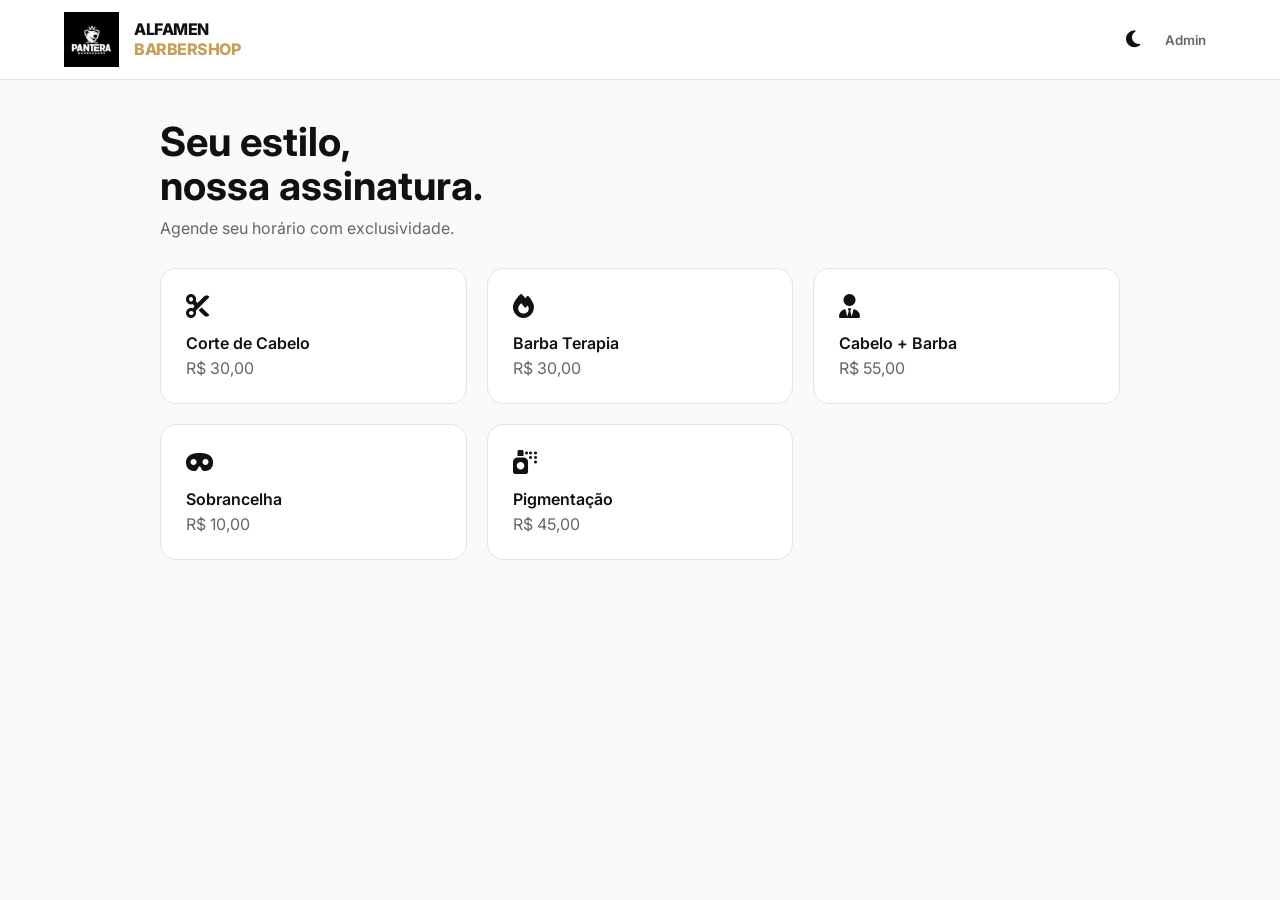
==== index.html @ 51e0ca56 "Add files via upload" ====
<!-- maked by rafael rocha — enhanced by Claude -->
<!DOCTYPE html>
<html lang="pt-BR">
<head>
    <meta charset="UTF-8">
    <meta name="viewport" content="width=device-width, initial-scale=1.0">
    <title>AlfaMen BarberShop</title>
    <link href="https://fonts.googleapis.com/css2?family=Inter:wght@300;400;600;800&display=swap" rel="stylesheet">
    <link rel="stylesheet" href="https://cdnjs.cloudflare.com/ajax/libs/font-awesome/6.4.0/css/all.min.css">
    <link rel="stylesheet" href="style.css">
</head>
<body oncontextmenu="return false;">

    <header class="navbar">
        <div class="brand-wrapper">
            <img src="logo.jpg" alt="Logo Pantera" class="logo-img">
            <div class="brand-text">
                ALFAMEN <span class="text-accent">BARBERSHOP</span>
            </div>
        </div>
        <div class="nav-actions">
            <button class="btn-icon" onclick="app.toggleTheme()" title="Alternar tema">
                <i class="fa-solid fa-moon" id="theme-icon"></i>
            </button>
            <button class="btn-text" id="btn-admin-trigger" onclick="app.handleAdminClick()">Admin</button>
        </div>
    </header>

    <main class="container">
        <section class="hero">
            <h1>Seu estilo,<br>nossa assinatura.</h1>
            <p class="subtitle">Agende seu horário com exclusividade.</p>
            
            <div id="user-status-card" class="user-status hidden">
                <div class="status-info">
                    <span style="font-size: 0.8rem; text-transform: uppercase; color: var(--text-muted);">Seu Agendamento</span>
                    <strong id="user-booking-details">...</strong>
                </div>
                <button class="btn-small-danger" onclick="app.promptCancelBooking()">Cancelar</button>
            </div>
        </section>

        <section id="services-grid" class="services-container"></section>
    </main>

    <!-- WhatsApp Float Button -->
    <a id="whatsapp-float" class="whatsapp-float hidden" target="_blank" rel="noopener" title="Falar no WhatsApp">
        <i class="fa-brands fa-whatsapp"></i>
    </a>

    <!-- Modal Booking -->
    <div id="modal-booking" class="modal-overlay hidden" style="z-index: 200;">
        <div class="modal-card">
            <div class="modal-header">
                <h3 id="modal-title">Agendar</h3>
                <button class="btn-close" onclick="app.closeModal('modal-booking')">&times;</button>
            </div>
            
            <div id="step-date" class="step-content">
                <p class="step-label">Data</p>
                <div id="calendar-wrapper" class="horizontal-scroll"></div>
                <div id="time-wrapper" class="hidden">
                    <p class="step-label" style="margin-top:20px;">Horário</p>
                    <div id="time-grid" class="time-grid"></div>
                </div>
            </div>

            <div id="step-form" class="step-content hidden">
                <div class="summary-box">
                    <span id="summary-service">Serviço</span>
                    <span id="summary-datetime" class="highlight">Data</span>
                </div>
                <input type="text" id="client-name" class="input-field" placeholder="Seu Nome Completo">
                <input type="tel" id="client-phone" class="input-field" placeholder="WhatsApp (DDD + Número)">
                <button class="btn-primary" onclick="app.confirmBooking()">Confirmar Agendamento</button>
                <button class="btn-text full-width" onclick="app.backToDate()">Voltar</button>
            </div>
        </div>
    </div>

    <!-- Modal Admin Login -->
    <div id="modal-admin" class="modal-overlay hidden" style="z-index: 200;">
        <div class="modal-card">
            <div class="modal-header">
                <h3>Acesso Administrativo</h3>
                <button class="btn-close" onclick="app.closeModal('modal-admin')">&times;</button>
            </div>
            <div id="admin-login-view">
                <p style="margin-bottom:15px; font-size:0.9rem; color:var(--text-muted);">Área restrita à gerência.</p>
                <input type="text" id="adm-user" class="input-field" placeholder="Usuário">
                <input type="password" id="adm-pass" class="input-field" placeholder="Senha">
                <button class="btn-primary" onclick="app.loginAdmin()">Acessar</button>
            </div>
        </div>
    </div>

    <!-- Modal Booking (Nível 1) -->
    <!-- Modal Seletor de Ícones -->
    <div id="modal-icons" class="modal-overlay hidden" style="z-index: 300;">
        <div class="modal-card">
            <div class="modal-header">
                <h3>Escolher Ícone</h3>
                <button class="btn-close" onclick="app.closeModal('modal-icons')">&times;</button>
            </div>
            <div id="icons-grid" class="icons-grid"></div>
        </div>
    </div>

    <!-- Dialog -->
    <div id="modal-dialog" class="modal-overlay hidden" style="z-index: 400;">
        <div class="modal-card" style="max-width: 350px; text-align: center;">
            <div style="margin-bottom: 20px;">
                <i id="dialog-icon" class="fa-solid fa-circle-exclamation" style="font-size: 2rem; color: var(--accent); margin-bottom: 15px;"></i>
                <h3 id="dialog-title" style="margin-bottom: 10px;">Atenção</h3>
                <p id="dialog-msg" style="color: var(--text-muted); font-size: 0.95rem;">Mensagem aqui</p>
            </div>
            <div class="dialog-actions">
                <button id="btn-dialog-cancel" class="btn-text" style="width: 48%;">Cancelar</button>
                <button id="btn-dialog-confirm" class="btn-primary" style="width: 48%; margin-top: 0;">Confirmar</button>
            </div>
        </div>
    </div>

    <script src="script.js"></script>
</body>
</html>
---- style.css ----
/* maked by rafael rocha — enhanced by Claude */

:root {
    --bg-body: #fafafa;
    --bg-card: #ffffff;
    --bg-input: #f4f4f4;
    --text-main: #111111;
    --text-muted: #666666;
    --accent: #C5A059;
    --accent-light: rgba(197,160,89,0.12);
    --border: #e5e5e5;
    --danger: #ff4d4d;
    --danger-light: rgba(255,77,77,0.1);
    --shadow: 0 10px 30px rgba(0,0,0,0.08);
    --modal-bg: #ffffff;
    --green: #22c55e;
}

[data-theme="dark"] {
    --bg-body: #121212;
    --bg-card: #1e1e1e;
    --bg-input: #2a2a2a;
    --text-main: #ffffff;
    --text-muted: #a0a0a0;
    --accent: #D4AF37;
    --accent-light: rgba(212,175,55,0.12);
    --border: #333333;
    --shadow: 0 10px 30px rgba(0,0,0,0.4);
    --modal-bg: #1e1e1e;
}

* { margin: 0; padding: 0; box-sizing: border-box; -webkit-tap-highlight-color: transparent; outline: none; }
body { 
    background-color: var(--bg-body); 
    color: var(--text-main); 
    font-family: 'Inter', sans-serif; 
    transition: background 0.3s, color 0.3s;
    user-select: none;
    -webkit-user-select: none;
}
.hidden { display: none !important; }
.full-width { width: 100%; }

/* NAV */
.navbar {
    display: flex; justify-content: space-between; align-items: center; padding: 12px 5%;
    background: var(--bg-card); border-bottom: 1px solid var(--border);
    position: fixed; top: 0; width: 100%; z-index: 100;
}
.brand-wrapper { display: flex; align-items: center; gap: 15px; }
.logo-img { height: 55px; width: auto; object-fit: contain; }
.brand-text { font-weight: 800; font-size: 1rem; line-height: 1.2; color: var(--text-main); letter-spacing: -0.5px; }
.text-accent { color: var(--accent); display: block; }
.nav-actions { display: flex; gap: 15px; align-items: center; }
.btn-icon { background: none; border: none; color: var(--text-main); font-size: 1.2rem; cursor: pointer; }

/* HERO */
.container { max-width: 1000px; margin: 0 auto; padding: 120px 20px 40px; }
.hero h1 { font-size: 2.5rem; line-height: 1.1; margin-bottom: 10px; }
.subtitle { color: var(--text-muted); margin-bottom: 30px; }

/* USER STATUS */
.user-status {
    background: var(--bg-card); border: 1px solid var(--accent); border-radius: 12px;
    padding: 15px; display: flex; justify-content: space-between; align-items: center;
    margin-bottom: 40px; box-shadow: var(--shadow);
    animation: slideDown 0.4s;
}
@keyframes slideDown { from {opacity:0; transform: translateY(-10px);} to {opacity:1; transform: translateY(0);} }
.status-info { display: flex; flex-direction: column; }
.btn-small-danger { 
    background: var(--danger); color: white; border: none; padding: 8px 15px; 
    border-radius: 8px; cursor: pointer; font-size: 0.85rem; font-weight: 600; 
}

/* SERVICES */
.services-container { display: grid; grid-template-columns: repeat(auto-fill, minmax(280px, 1fr)); gap: 20px; }
.service-card {
    background: var(--bg-card); border: 1px solid var(--border); border-radius: 16px; padding: 25px;
    cursor: pointer; transition: 0.3s; position: relative;
}
.service-card:hover { transform: translateY(-5px); border-color: var(--accent); box-shadow: var(--shadow); }
.service-icon { font-size: 1.5rem; margin-bottom: 15px; color: var(--text-main); }
.service-name { font-weight: 600; display: block; margin-bottom: 5px; }
.service-price { color: var(--text-muted); }

/* MODALS */
.modal-overlay {
    position: fixed; top: 0; left: 0; width: 100%; height: 100%;
    background: rgba(0,0,0,0.6); backdrop-filter: blur(5px);
    display: flex; align-items: center; justify-content: center;
    animation: fadeIn 0.2s;
}
.modal-card {
    background: var(--modal-bg); width: 90%; max-width: 450px; border-radius: 24px; padding: 30px;
    box-shadow: var(--shadow); border: 1px solid var(--border);
    max-height: 90vh; overflow-y: auto;
    animation: scaleIn 0.3s cubic-bezier(0.16, 1, 0.3, 1);
}
.modal-header { display: flex; justify-content: space-between; margin-bottom: 25px; align-items: center; }
.btn-close { background: none; border: none; font-size: 1.8rem; color: var(--text-muted); cursor: pointer; line-height: 1; }
.dialog-actions { display: flex; justify-content: space-between; gap: 10px; margin-top: 20px; }

/* INPUTS & BUTTONS */
.input-field {
    width: 100%; padding: 14px; background: var(--bg-input); border: 1px solid var(--border);
    border-radius: 10px; color: var(--text-main); font-size: 1rem; margin-bottom: 15px;
    font-family: 'Inter', sans-serif;
}
.btn-primary {
    width: 100%; padding: 16px; background: var(--text-main); color: var(--bg-card);
    border: none; border-radius: 12px; font-weight: 600; cursor: pointer; transition: 0.2s;
    font-family: 'Inter', sans-serif; font-size: 1rem; display: flex; align-items: center; justify-content: center; gap: 8px;
}
.btn-primary:hover { opacity: 0.85; transform: translateY(-1px); }
.btn-text { background: none; border: none; font-weight: 600; color: var(--text-muted); cursor: pointer; padding: 10px; font-family: inherit; }
.btn-text:hover { color: var(--text-main); }
.btn-danger {
    background: var(--danger-light); color: var(--danger); border: 1px solid var(--danger);
    padding: 12px 20px; border-radius: 10px; cursor: pointer; font-weight: 600; font-family: inherit;
    display: flex; align-items: center; gap: 8px;
}
.btn-danger:hover { background: var(--danger); color: white; }

/* BOOKING FLOW */
.summary-box { background: var(--bg-input); padding: 15px; border-radius: 12px; margin-bottom: 20px; border: 1px solid var(--border); }
.highlight { font-weight: 700; color: var(--accent); display: block; margin-top: 5px; }
.step-label { font-size: 0.85rem; text-transform: uppercase; color: var(--text-muted); margin-bottom: 12px; font-weight: 600; letter-spacing: 0.5px; }
.horizontal-scroll { display: flex; gap: 10px; overflow-x: auto; padding-bottom: 10px; }
.date-chip {
    min-width: 60px; height: 75px; background: var(--bg-card); border: 1px solid var(--border);
    border-radius: 12px; display: flex; flex-direction: column; align-items: center; justify-content: center;
    cursor: pointer; transition: 0.2s; flex-shrink: 0;
}
.date-chip.selected { background: var(--text-main); color: var(--bg-card); border-color: var(--text-main); }
.time-grid { display: grid; grid-template-columns: repeat(4, 1fr); gap: 10px; margin-top: 15px; }
.time-chip {
    padding: 8px; border: 1px solid var(--border); border-radius: 8px; text-align: center; cursor: pointer;
    background: var(--bg-card); color: var(--text-main); transition: 0.2s; font-size:0.9rem;
}
.time-chip:hover:not(.disabled) { border-color: var(--accent); color: var(--accent); }
.time-chip.disabled { opacity: 0.3; pointer-events: none; text-decoration: line-through; }

/* ICON GRID */
.icons-grid { display: grid; grid-template-columns: repeat(5, 1fr); gap: 10px; margin-top: 10px; }
.icon-option {
    aspect-ratio: 1; display: flex; align-items: center; justify-content: center;
    background: var(--bg-input); border: 1px solid var(--border); border-radius: 8px;
    cursor: pointer; font-size: 1.2rem; color: var(--text-main); transition: 0.2s;
}
.icon-option:hover { background: var(--accent); color: white; border-color: var(--accent); }

/* WHATSAPP FLOAT */
.whatsapp-float {
    position: fixed; bottom: 28px; right: 28px;
    width: 58px; height: 58px; border-radius: 50%;
    background: #25D366; color: white;
    display: flex; align-items: center; justify-content: center;
    font-size: 1.7rem; box-shadow: 0 4px 20px rgba(37,211,102,0.5);
    z-index: 99; transition: 0.25s; text-decoration: none;
    animation: popIn 0.4s cubic-bezier(0.16, 1, 0.3, 1);
}
.whatsapp-float:hover { transform: scale(1.1) translateY(-3px); box-shadow: 0 8px 28px rgba(37,211,102,0.6); }
@keyframes popIn { from { opacity:0; transform: scale(0.5); } to { opacity:1; transform: scale(1); } }

/* ANIMATIONS */
@keyframes fadeIn { from {opacity:0} to {opacity:1} }
@keyframes scaleIn { from {opacity:0; transform: scale(0.95)} to {opacity:1; transform: scale(1)} }

@media (max-width: 480px) {
    .brand-text { font-size: 0.85rem; }
    .logo-img { height: 45px; }
    .text-accent { display: inline; margin-left: 3px; }
    .icons-grid { grid-template-columns: repeat(4, 1fr); }
    .hero h1 { font-size: 2rem; }
    .whatsapp-float { bottom: 20px; right: 20px; width: 52px; height: 52px; font-size: 1.5rem; }
}
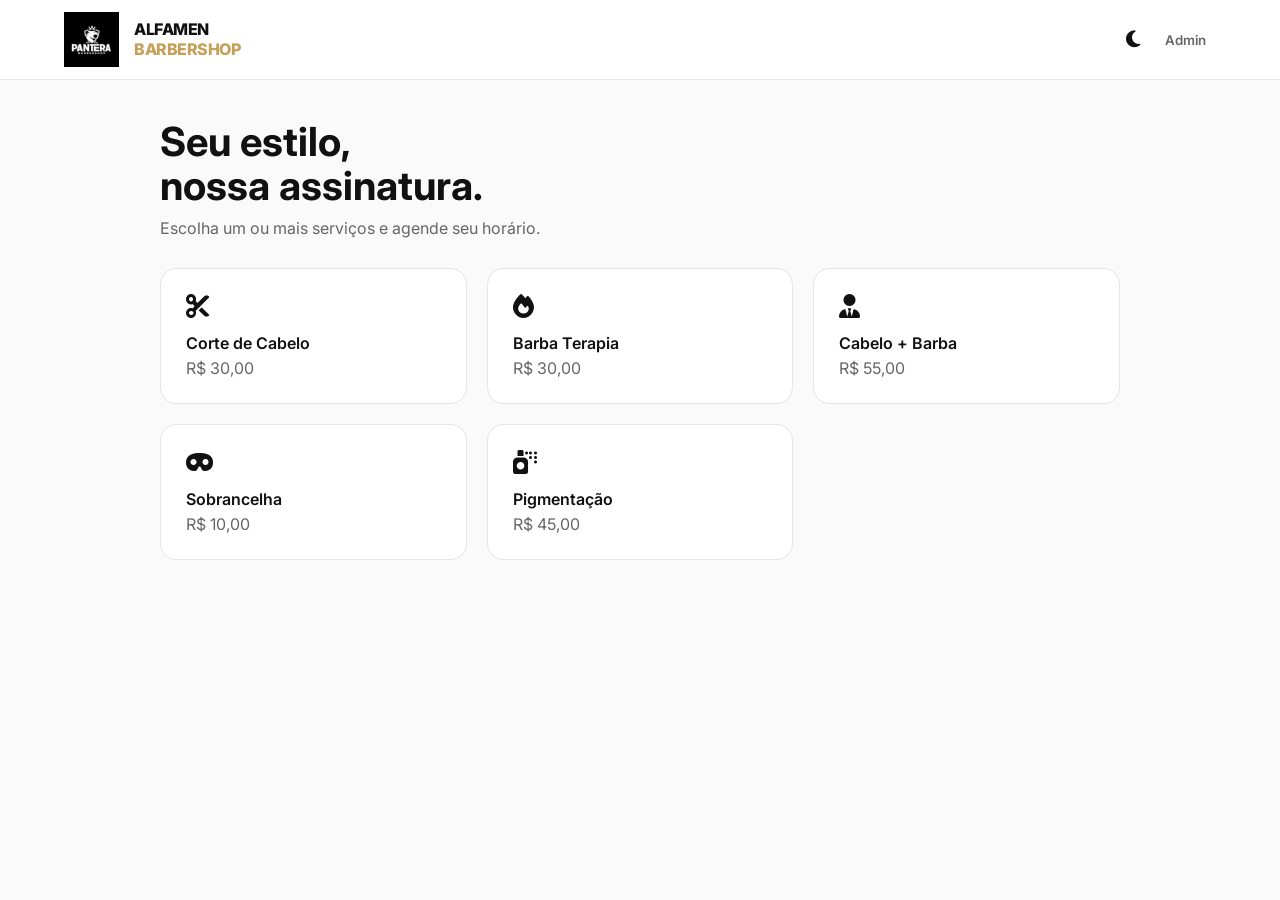
==== commit 6af36dd5: "Update index.html" ====
--- a/index.html
+++ b/index.html
@@ -29,8 +29,8 @@
     <main class="container">
         <section class="hero">
             <h1>Seu estilo,<br>nossa assinatura.</h1>
-            <p class="subtitle">Agende seu horário com exclusividade.</p>
-            
+            <p class="subtitle">Escolha um ou mais serviços e agende seu horário.</p>
+
             <div id="user-status-card" class="user-status hidden">
                 <div class="status-info">
                     <span style="font-size: 0.8rem; text-transform: uppercase; color: var(--text-muted);">Seu Agendamento</span>
@@ -55,67 +55,65 @@
                 <h3 id="modal-title">Agendar</h3>
                 <button class="btn-close" onclick="app.closeModal('modal-booking')">&times;</button>
             </div>
-            
+
+            <!-- Passo 1: Data e Horário -->
             <div id="step-date" class="step-content">
-                <p class="step-label">Data</p>
+                <p class="step-label">Escolha a data</p>
                 <div id="calendar-wrapper" class="horizontal-scroll"></div>
                 <div id="time-wrapper" class="hidden">
-                    <p class="step-label" style="margin-top:20px;">Horário</p>
+                    <p class="step-label" style="margin-top:20px;">Escolha o horário</p>
                     <div id="time-grid" class="time-grid"></div>
                 </div>
             </div>
 
+            <!-- Passo 2: Dados do cliente -->
             <div id="step-form" class="step-content hidden">
                 <div class="summary-box">
-                    <span id="summary-service">Serviço</span>
-                    <span id="summary-datetime" class="highlight">Data</span>
+                    <span id="summary-service" style="font-weight:600; display:block; margin-bottom:4px;"></span>
+                    <span id="summary-datetime" class="highlight"></span>
+                    <span id="summary-total" class="hidden" style="font-size:0.85rem; color:var(--text-muted); margin-top:6px; display:block;"></span>
                 </div>
-                <input type="text" id="client-name" class="input-field" placeholder="Seu Nome Completo">
-                <input type="tel" id="client-phone" class="input-field" placeholder="WhatsApp (DDD + Número)">
-                <button class="btn-primary" onclick="app.confirmBooking()">Confirmar Agendamento</button>
-                <button class="btn-text full-width" onclick="app.backToDate()">Voltar</button>
+                <input type="text" id="client-name"  class="input-field" placeholder="Seu Nome Completo">
+                <input type="tel"  id="client-phone" class="input-field" placeholder="WhatsApp (DDD + Número)">
+                <button class="btn-primary" onclick="app.confirmBooking()">
+                    <i class="fa-solid fa-check"></i> Confirmar Agendamento
+                </button>
+                <button class="btn-text full-width" onclick="app.backToDate()">← Voltar</button>
             </div>
         </div>
     </div>
 
-    <!-- Modal Admin Login -->
-    <div id="modal-admin" class="modal-overlay hidden" style="z-index: 200;">
-        <div class="modal-card">
-            <div class="modal-header">
-                <h3>Acesso Administrativo</h3>
-                <button class="btn-close" onclick="app.closeModal('modal-admin')">&times;</button>
+    <!-- Modal WhatsApp -->
+    <div id="modal-whatsapp" class="modal-overlay hidden" style="z-index: 300;">
+        <div class="modal-card" style="max-width: 380px; text-align: center;">
+            <div class="wa-modal-icon">
+                <i class="fa-brands fa-whatsapp"></i>
             </div>
-            <div id="admin-login-view">
-                <p style="margin-bottom:15px; font-size:0.9rem; color:var(--text-muted);">Área restrita à gerência.</p>
-                <input type="text" id="adm-user" class="input-field" placeholder="Usuário">
-                <input type="password" id="adm-pass" class="input-field" placeholder="Senha">
-                <button class="btn-primary" onclick="app.loginAdmin()">Acessar</button>
-            </div>
+            <h3 style="margin-bottom: 8px;">Agendamento confirmado! 🎉</h3>
+            <p style="color:var(--text-muted); font-size:0.9rem; margin-bottom:18px;">
+                Deseja enviar os detalhes do agendamento para a barbearia via WhatsApp?
+            </p>
+            <div id="wa-booking-summary" class="wa-summary-box"></div>
+            <button id="wa-btn-barbearia" class="btn-whatsapp">
+                <i class="fa-brands fa-whatsapp"></i> Enviar mensagem para a barbearia
+            </button>
+            <button id="wa-btn-skip" class="btn-text full-width" style="margin-top: 10px;">
+                Não, obrigado
+            </button>
         </div>
     </div>
 
-    <!-- Modal Booking (Nível 1) -->
-    <!-- Modal Seletor de Ícones -->
-    <div id="modal-icons" class="modal-overlay hidden" style="z-index: 300;">
-        <div class="modal-card">
-            <div class="modal-header">
-                <h3>Escolher Ícone</h3>
-                <button class="btn-close" onclick="app.closeModal('modal-icons')">&times;</button>
-            </div>
-            <div id="icons-grid" class="icons-grid"></div>
-        </div>
-    </div>
-
-    <!-- Dialog -->
+    <!-- Dialog genérico -->
     <div id="modal-dialog" class="modal-overlay hidden" style="z-index: 400;">
         <div class="modal-card" style="max-width: 350px; text-align: center;">
             <div style="margin-bottom: 20px;">
-                <i id="dialog-icon" class="fa-solid fa-circle-exclamation" style="font-size: 2rem; color: var(--accent); margin-bottom: 15px;"></i>
+                <i id="dialog-icon" class="fa-solid fa-circle-exclamation"
+                   style="font-size: 2rem; color: var(--accent); margin-bottom: 15px; display:block;"></i>
                 <h3 id="dialog-title" style="margin-bottom: 10px;">Atenção</h3>
-                <p id="dialog-msg" style="color: var(--text-muted); font-size: 0.95rem;">Mensagem aqui</p>
+                <p id="dialog-msg" style="color: var(--text-muted); font-size: 0.95rem;"></p>
             </div>
             <div class="dialog-actions">
-                <button id="btn-dialog-cancel" class="btn-text" style="width: 48%;">Cancelar</button>
+                <button id="btn-dialog-cancel"  class="btn-text"    style="width: 48%;">Cancelar</button>
                 <button id="btn-dialog-confirm" class="btn-primary" style="width: 48%; margin-top: 0;">Confirmar</button>
             </div>
         </div>
--- a/style.css
+++ b/style.css
@@ -175,3 +175,91 @@
     .hero h1 { font-size: 2rem; }
     .whatsapp-float { bottom: 20px; right: 20px; width: 52px; height: 52px; font-size: 1.5rem; }
 }
+
+/* ── SELEÇÃO MÚLTIPLA DE SERVIÇOS ──────────────────────────────── */
+
+.service-card { position: relative; }
+
+.service-check {
+    position: absolute; top: 12px; right: 12px;
+    width: 22px; height: 22px; border-radius: 50%;
+    border: 2px solid var(--border);
+    background: var(--bg-body);
+    display: flex; align-items: center; justify-content: center;
+    font-size: 0.65rem; color: transparent;
+    transition: 0.2s;
+}
+.service-card.selected .service-check {
+    background: var(--accent);
+    border-color: var(--accent);
+    color: white;
+}
+.service-card.selected {
+    border-color: var(--accent);
+    background: var(--accent-light);
+    box-shadow: 0 4px 20px rgba(197,160,89,0.18);
+    transform: translateY(-3px);
+}
+
+/* Barra de seleção flutuante */
+.selection-bar {
+    position: fixed; bottom: 24px; left: 50%; transform: translateX(-50%);
+    background: var(--text-main); color: var(--bg-card);
+    border-radius: 18px; padding: 14px 20px;
+    display: flex; align-items: center; gap: 20px;
+    box-shadow: 0 8px 32px rgba(0,0,0,0.25);
+    z-index: 90; min-width: 320px; max-width: 90vw;
+    animation: slideUp 0.35s cubic-bezier(0.16, 1, 0.3, 1);
+}
+@keyframes slideUp { from { opacity:0; transform: translateX(-50%) translateY(20px); } to { opacity:1; transform: translateX(-50%) translateY(0); } }
+
+.selection-bar-info { flex: 1; display: flex; flex-direction: column; gap: 2px; }
+.selection-bar-info span { font-size: 0.82rem; opacity: 0.8; }
+.sel-total { font-size: 1.05rem !important; font-weight: 800; opacity: 1 !important; color: var(--accent); }
+
+.selection-bar-actions { display: flex; gap: 10px; align-items: center; }
+.btn-sel-clear {
+    background: none; border: 1px solid rgba(255,255,255,0.25);
+    color: rgba(255,255,255,0.7); padding: 8px 14px; border-radius: 10px;
+    font-size: 0.82rem; font-weight: 600; cursor: pointer; font-family: inherit; transition: 0.2s;
+}
+.btn-sel-clear:hover { border-color: rgba(255,255,255,0.6); color: white; }
+.btn-sel-book {
+    background: var(--accent); color: white;
+    border: none; padding: 10px 18px; border-radius: 12px;
+    font-size: 0.9rem; font-weight: 700; cursor: pointer; font-family: inherit;
+    display: flex; align-items: center; gap: 8px; transition: 0.2s;
+    white-space: nowrap;
+}
+.btn-sel-book:hover { opacity: 0.9; transform: scale(1.03); }
+
+/* Ajusta o float do WhatsApp quando a barra estiver visível */
+.whatsapp-float { bottom: 100px; }
+
+/* ── MODAL WHATSAPP ──────────────────────────────────────────────── */
+.wa-modal-icon {
+    width: 64px; height: 64px; border-radius: 50%;
+    background: rgba(37,211,102,0.12); border: 2px solid rgba(37,211,102,0.3);
+    display: flex; align-items: center; justify-content: center;
+    font-size: 2rem; color: #25D366;
+    margin: 0 auto 18px;
+}
+.wa-summary-box {
+    background: var(--bg-input); border: 1px solid var(--border);
+    border-radius: 12px; padding: 14px; margin-bottom: 20px;
+    font-size: 0.9rem; line-height: 1.6; text-align: left;
+}
+.btn-whatsapp {
+    width: 100%; padding: 15px; border: none; border-radius: 12px;
+    background: #25D366; color: white;
+    font-size: 1rem; font-weight: 700; font-family: inherit;
+    cursor: pointer; display: flex; align-items: center; justify-content: center; gap: 10px;
+    transition: 0.2s;
+}
+.btn-whatsapp:hover { background: #1ebe5d; transform: translateY(-1px); }
+
+@media (max-width: 480px) {
+    .selection-bar { flex-direction: column; align-items: flex-start; bottom: 16px; min-width: 0; width: calc(100vw - 32px); }
+    .selection-bar-actions { width: 100%; }
+    .btn-sel-book { flex: 1; justify-content: center; }
+}
